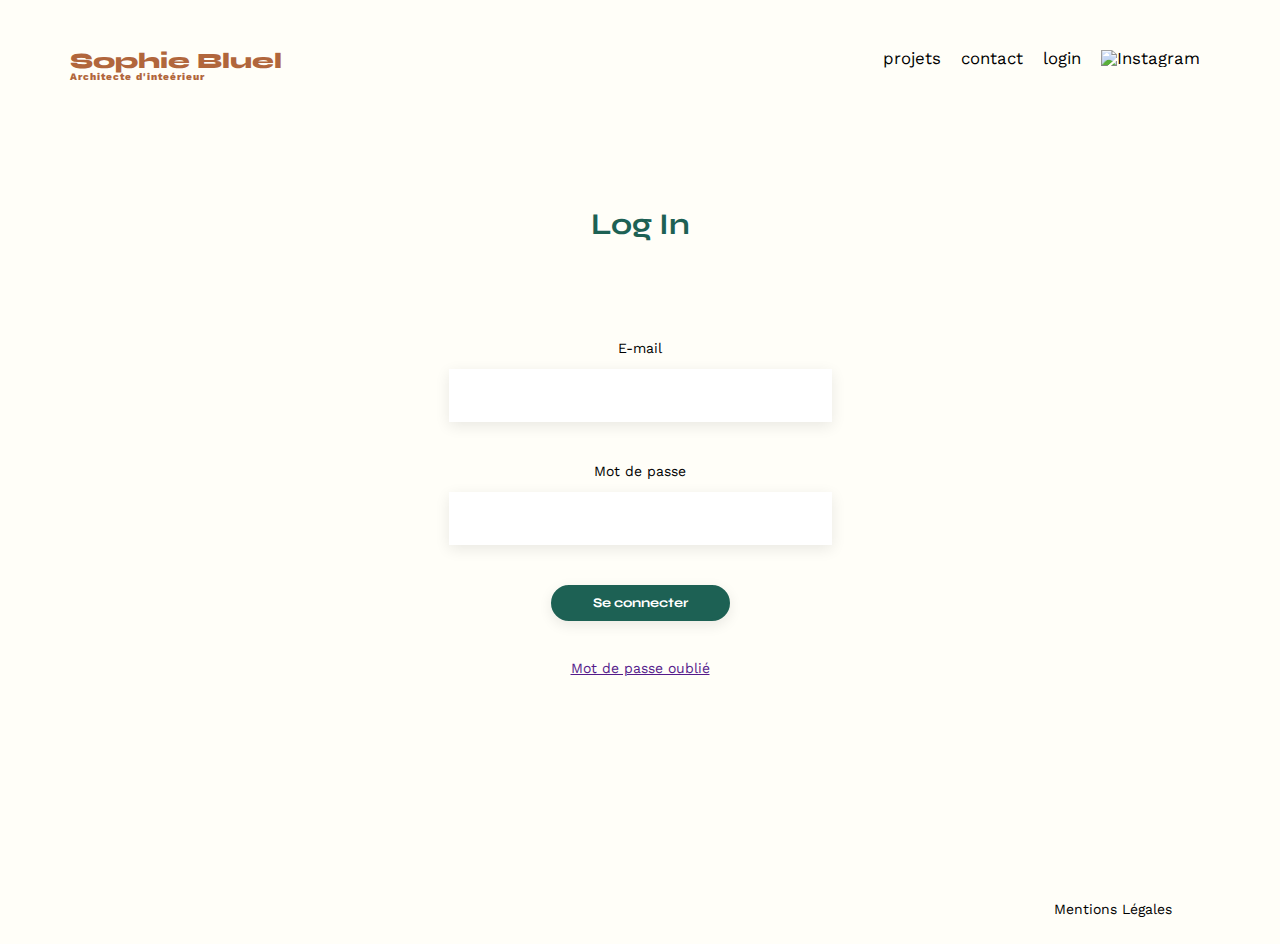
==== FrontEnd/login.html @ 16e792c3 "feat: frontend" ====
<!DOCTYPE html>
<html lang="fr">

<head>
    <meta charset="UTF-8">
    <title>Sophie Bluel - login</title>
    <meta name="viewport" content="width=device-width, initial-scale=1.0">
    <link rel="preconnect" href="https://fonts.googleapis.com">
    <link rel="preconnect" href="https://fonts.gstatic.com" crossorigin>
    <link href="https://fonts.googleapis.com/css2?family=Syne:wght@700;800&family=Work+Sans&display=swap"
        rel="stylesheet">
    <meta name="description" content="">
    <link rel="stylesheet" href="./assets/style/style.css">
</head>

<body>
    <header>

        <h1>Sophie Bluel <span>Architecte d'inteérieur</span></h1>

        <nav>
            <ul>
                <li><a href="#portfolio">projets</a></li>
                <li><a href="#contact">contact</a></li>
                <a href="index.html">
                    <li>login</li>
                </a>
                <li><img src="./assets/icons/instagram.png" alt="Instagram"></li>
            </ul>
        </nav>
    </header>

    <main>
        <section class="login">
            <h2>Log In</h2>
            <div class="alredyLogged__error">
            </div>
            <form action="" method="" class="login__form" onsubmit="return false">
                <label for="email">E-mail</label>
                <input type="email" name="email" id="email" required>
                <div class="loginEmail__error">

                </div>
                <label for="password">Mot de passe</label>
                <input type="password" name="password" id="password" required>
                <div class="loginMdp__error">
                </div>
                <input type="submit" value="Se connecter" id="submit">
            </form>
            <a href="">Mot de passe oublié</a>
        </section>
    </main>



    <footer>
        <nav>
            <ul>
                <li>Mentions Légales</li>
            </ul>
        </nav>
    </footer>
    <script src="./assets/login.js"></script>
</body>

</html>
---- FrontEnd/assets/style/style.css ----
/* http://meyerweb.com/eric/tools/css/reset/
   v2.0 | 20110126
   License: none (public domain)
*/

html,
body,
div,
span,
applet,
object,
iframe,
h1,
h2,
h3,
h4,
h5,
h6,
p,
blockquote,
pre,
a,
abbr,
acronym,
address,
big,
cite,
code,
del,
dfn,
em,
img,
ins,
kbd,
q,
s,
samp,
small,
strike,
strong,
sub,
sup,
tt,
var,
b,
u,
i,
center,
dl,
dt,
dd,
ol,
ul,
li,
fieldset,
form,
label,
legend,
table,
caption,
tbody,
tfoot,
thead,
tr,
th,
td,
article,
aside,
canvas,
details,
embed,
figure,
figcaption,
footer,
header,
hgroup,
menu,
nav,
output,
ruby,
section,
summary,
time,
mark,
audio,
video {
	margin: 0;
	padding: 0;
	border: 0;
	font-size: 100%;
	font: inherit;
	vertical-align: baseline;
}

/* HTML5 display-role reset for older browsers */
article,
aside,
details,
figcaption,
figure,
footer,
header,
hgroup,
menu,
nav,
section {
	display: block;
}

body {
	line-height: 1;
}

ol,
ul {
	list-style: none;
}

blockquote,
q {
	quotes: none;
}

blockquote:before,
blockquote:after,
q:before,
q:after {
	content: '';
	content: none;
}

table {
	border-collapse: collapse;
	border-spacing: 0;
}

/** end reset css**/
body {
	max-width: 1140px;
	margin: auto;
	font-family: 'Work Sans';
	font-size: 14px;
	background-color: #FFFEF8;

}

.container__admin {
	background-color: #000;
	width: 100%;
	height: 59px;
	color: #fff;
	display: flex;
	justify-content: center;
	align-items: center;
	gap: 10px;

}

header {
	display: flex;
	justify-content: space-between;
	margin: 50px 0
}

section {
	margin: 50px 0
}

h1 {
	display: flex;
	flex-direction: column;
	font-family: 'Syne';
	font-size: 22px;
	font-weight: 800;
	color: #B1663C
}

h1>span {
	font-family: 'Work Sans';
	font-size: 10px;
	letter-spacing: 0.1em;
	;
}

h2 {
	font-family: 'Syne';
	font-weight: 700;
	font-size: 30px;
	color: #1D6154
}

nav ul {
	display: flex;
	align-items: center;
	list-style-type: none;
}

nav ul a {
	text-decoration: none;
	color: black;
}

nav li {
	padding: 0 10px;
	font-size: 1.2em;
}

li:hover {
	color: #B1663C;
}

#introduction {
	display: flex;
	align-items: center;
}

#introduction figure {
	flex: 1
}

#introduction img {
	display: block;
	margin: auto;
	width: 80%;
}

#introduction article {
	flex: 1
}

#introduction h2 {
	margin-bottom: 1em;
}

#introduction p {
	margin-bottom: 0.5em;
}

#portfolio h2 {
	text-align: center;
	margin-bottom: 1em;
}

.modification {
	display: flex;
	justify-content: center;
}

.modification_icon {
	margin-left: 30px;
	margin-top: 8px;
	display: flex;
	gap: 15px;
}

.icon_modif {
	color: black;
}

.gallery {
	width: 100%;
	display: grid;
	grid-template-columns: 1fr 1fr 1fr;
	grid-column-gap: 20px;
	grid-row-gap: 20px;
}

.gallery img {
	width: 100%;

}

.filtres {
	display: flex;
	flex-direction: row;
	justify-content: center;
	font-size: 16px;
}

.filtresborder:hover {
	background-color: #1D6154;
	color: #fff;
}

.filtresborder {
	border: 1px solid #1D6154;
	border-radius: 60px;
	margin-right: 10px;
	padding: 9px 30px;
	margin-bottom: 51px;
	cursor: pointer;
	background-color: #fff;
	color: #1D6154;
	font-family: 'Syne';
	font-size: 16px;
}

.hide {
	display: none;
}

.active {
	display: flex;
	background: #1D6154;
	color: #fff;
}

#contact {
	width: 50%;
	margin: auto;
}

#contact>* {
	text-align: center;
}

#contact h2 {
	margin-bottom: 20px;
}

#contact form {
	text-align: left;
	margin-top: 30px;
	display: flex;
	flex-direction: column;
}

#contact input {
	height: 50px;
	font-size: 1.2em;
	border: none;
	box-shadow: 0px 4px 14px rgba(0, 0, 0, 0.09);
}

#contact label {
	margin: 2em 0 1em 0;
}

#contact textarea {
	border: none;
	box-shadow: 0px 4px 14px rgba(0, 0, 0, 0.09);
}

#sendContact input[type="submit"] {
	font-family: 'Syne';
	font-weight: 700;
	color: white;
	background-color: #1D6154;
	margin: 2em auto;
	width: 180px;
	text-align: center;
	border-radius: 60px;
}

footer nav ul {
	display: flex;
	justify-content: flex-end;
	margin: 2em
}

footer nav li {
	font-size: 14px;
}

/* Login*/
.login {
	display: flex;
	flex-direction: column;
	justify-content: center;
	align-items: center;
	height: 80vh;

}

main {
	background-color: #FFFEF8;
}

.login a {
	text-decoration: underline;
	margin-bottom: 100px;
}



.login__form {
	display: flex;
	flex-direction: column;
	align-items: center;
	margin-top: 60px;
}

.login__form input {
	height: 51px;
	width: 379px;
	box-shadow: 0px 4px 14px rgba(0, 0, 0, 0.09);
	border: none;
	background: #fff;
}

.login__form label {
	margin: 3em 0 1em 0;
}

.login__form textarea {
	box-shadow: 0px 4px 14px rgba(0, 0, 0, 0.09);
}

.login__form input[type="submit"] {
	font-family: 'Syne';
	font-weight: 700;
	color: white;
	background-color: #1D6154;
	border: 2px solid #1D6154;
	margin: 3em auto;
	width: 179px;
	height: 36px;
	text-align: center;
	border-radius: 60px;
}

.login__form input[type="submit"]:hover {
	background-color: #0E2F28;
}

.loginMdp__error {
	color: red;
}

.loginEmail__error {
	color: red;
}
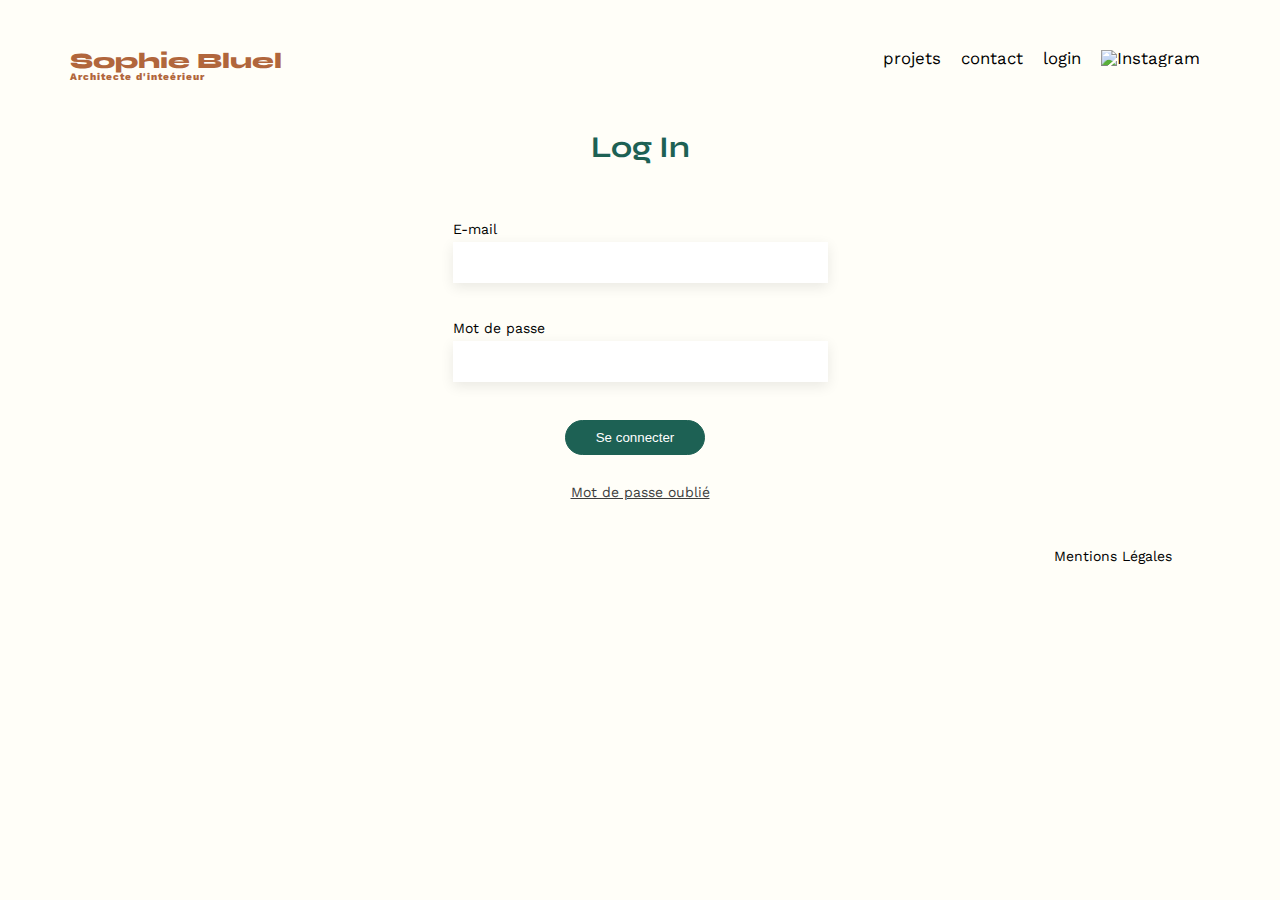
==== commit 02239413: "feat: Frontend" ====
--- a/FrontEnd/login.html
+++ b/FrontEnd/login.html
@@ -29,29 +29,33 @@
             </ul>
         </nav>
     </header>
+    <main>
+        <section id="login" class="form">
+            <h2>Log In</h2>
 
-    <main>
-        <section class="login">
-            <h2>Log In</h2>
-            <div class="alredyLogged__error">
-            </div>
-            <form action="" method="" class="login__form" onsubmit="return false">
-                <label for="email">E-mail</label>
-                <input type="email" name="email" id="email" required>
-                <div class="loginEmail__error">
+            <form class="loginForm" method="post">
+                <div class="loginFormEmail">
+                    <label for="email">E-mail</label>
 
+                    <input type="email" id="email" name="email">
+
+                    <p id="errorEmail"></p>
                 </div>
-                <label for="password">Mot de passe</label>
-                <input type="password" name="password" id="password" required>
-                <div class="loginMdp__error">
+
+                <div class="loginFormEmail">
+                    <label for="password">Mot de passe</label>
+
+                    <input type="password" id="password" name="password">
+
+                    <p id="errorPassword"></p>
                 </div>
-                <input type="submit" value="Se connecter" id="submit">
+
+                <button>Se connecter</button>
+
+                <a href="#">Mot de passe oublié</a>
             </form>
-            <a href="">Mot de passe oublié</a>
         </section>
     </main>
-
-
 
     <footer>
         <nav>
--- a/FrontEnd/assets/style/style.css
+++ b/FrontEnd/assets/style/style.css
@@ -363,70 +363,168 @@
 }
 
 /* Login*/
-.login {
-	display: flex;
+#login {
+	display: flex;
+	justify-content: center;
 	flex-direction: column;
-	justify-content: center;
-	align-items: center;
-	height: 80vh;
-
-}
-
-main {
-	background-color: #FFFEF8;
-}
-
-.login a {
-	text-decoration: underline;
-	margin-bottom: 100px;
-}
-
-
-
-.login__form {
+	text-align: center;
+}
+
+.loginForm {
 	display: flex;
 	flex-direction: column;
 	align-items: center;
 	margin-top: 60px;
 }
 
-.login__form input {
-	height: 51px;
-	width: 379px;
+.loginFormEmail {
+	display: flex;
+	flex-direction: column;
+	width: 375px;
+	text-align: left;
+	margin-bottom: 30px;
+}
+
+#login input {
+	height: 39px;
 	box-shadow: 0px 4px 14px rgba(0, 0, 0, 0.09);
 	border: none;
 	background: #fff;
 }
 
-.login__form label {
-	margin: 3em 0 1em 0;
-}
-
-.login__form textarea {
-	box-shadow: 0px 4px 14px rgba(0, 0, 0, 0.09);
-}
-
-.login__form input[type="submit"] {
+#login label {
+	margin-bottom: 6px;
+}
+
+#login button {
+	background: #1D6154;
+	color: #fff;
+	border: 1px solid #1D6154;
+	border-radius: 60px;
+	margin-right: 10px;
+	padding: 9px 30px;
+}
+
+#login a {
+	color: #3D3D3D;
+	margin-top: 30px;
+}
+
+#errorEmail {
+	color: red;
+	margin-top: 8px;
+}
+
+#errorPassword {
+	margin-top: 8px;
+	color: red;
+	padding: 0
+}
+
+
+/******MODAL******/
+
+.modale_container {
+	color: #fff;
+	width: 100%;
+	position: absolute;
+	top: 0;
+	left: 0;
+	height: 100%;
+}
+
+.modale_overlay {
+	width: 100%;
+	background: #0000004D;
+	position: fixed;
+	top: 0;
+	left: 0;
+	height: 100%;
+	cursor: pointer;
+}
+
+dialog {
+	width: 630px;
+	height: 731px;
+	flex-direction: column;
+	display: flex;
+	justify-content: space-between;
+	margin-top: 526px;
+	color: #fff;
+	border-radius: 10px;
+	padding-top: 30px;
+	padding-left: 30px;
+	padding-right: 30px;
+}
+
+
+
+.icon_close_position {
+	display: flex;
+	justify-content: flex-end;
+}
+
+.icon_close {
+	width: 24px;
+	cursor: pointer;
+	color: #000;
+}
+
+dialog p {
+	font-size: 12px;
+	color: black;
+}
+
+.galerie_photo {
+	text-align: center;
+	font-size: 26px;
+	font-family: 'Work Sans';
+}
+
+.modal_gallery {
+	display: grid;
+	grid-template-columns: 1fr 1fr 1fr 1fr 1fr;
+	grid-row-gap: 20px;
+	margin-left: 105px;
+	margin-right: 79px;
+	margin-top: 20px;
+}
+
+.icon_delete {
+	cursor: pointer;
+	position: absolute;
+	margin-top: 5px;
+	margin-left: 59px;
+}
+
+.image_modal {
+	width: 90%;
+}
+
+.position_image {
+	display: grid;
+}
+
+.modal_button {
+	cursor: pointer;
+	border: 1px solid #1D6154;
+	color: #fff;
+	background: #1D6154;
+	border-radius: 60px;
+	padding: 9px 30px;
+	margin-top: 20px;
+	margin-bottom: 20px;
+	align-items: center;
+	width: 237px;
+	height: 36px;
 	font-family: 'Syne';
-	font-weight: 700;
-	color: white;
-	background-color: #1D6154;
-	border: 2px solid #1D6154;
-	margin: 3em auto;
-	width: 179px;
-	height: 36px;
-	text-align: center;
-	border-radius: 60px;
-}
-
-.login__form input[type="submit"]:hover {
-	background-color: #0E2F28;
-}
-
-.loginMdp__error {
-	color: red;
-}
-
-.loginEmail__error {
-	color: red;
+	margin-left: 200px;
+}
+
+.line {
+	width: 420px;
+	height: 2px;
+	background-color: #B3B3B3;
+	margin-left: 100px;
+	margin-top: 75px;
 }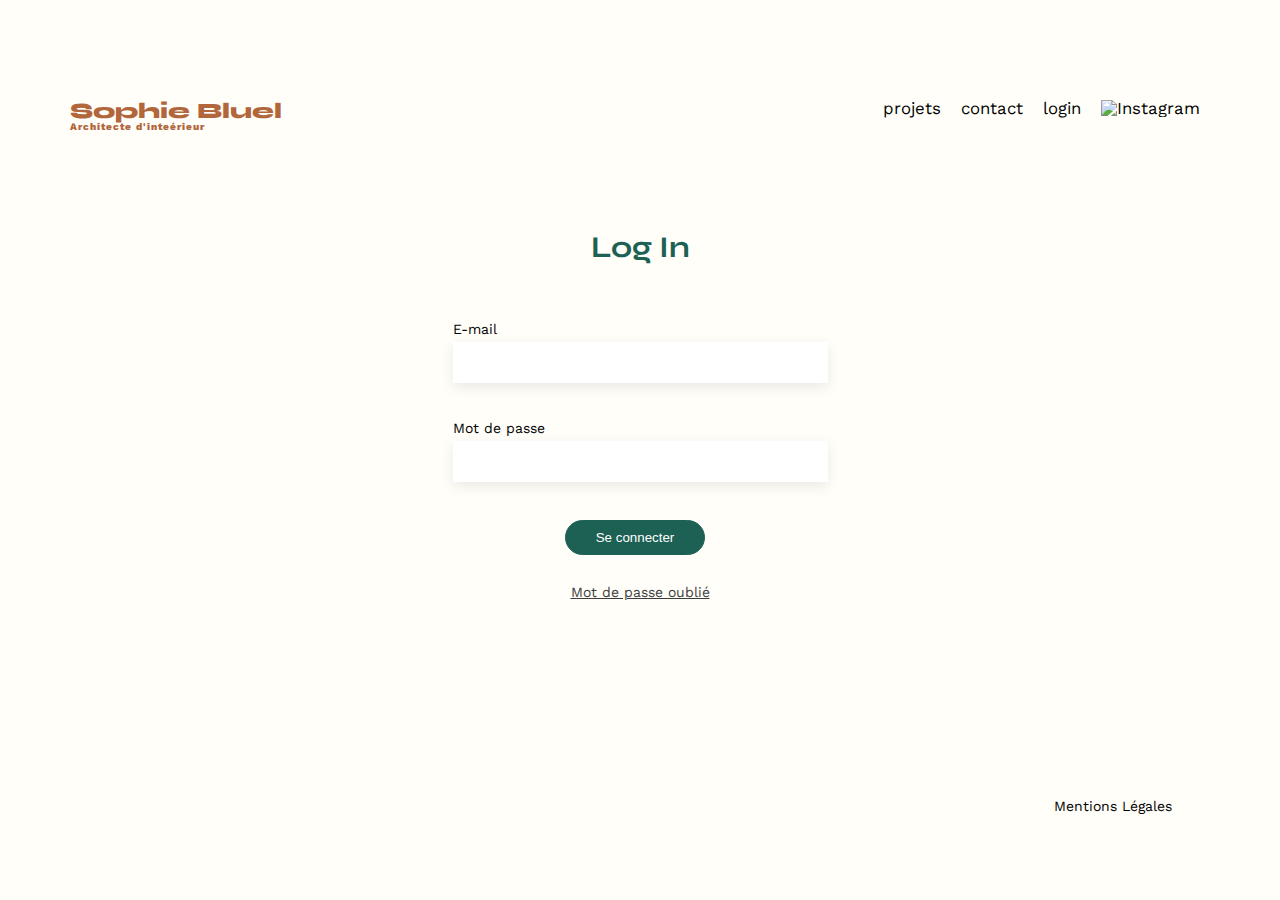
==== commit 7fd795d1: "feat: Corrections CSS et buttonCloseModa" ====
--- a/FrontEnd/login.html
+++ b/FrontEnd/login.html
@@ -20,7 +20,7 @@
 
         <nav>
             <ul>
-                <li><a href="#portfolio">projets</a></li>
+                <li><a href="index.html">projets</a></li>
                 <li><a href="#contact">contact</a></li>
                 <a href="index.html">
                     <li>login</li>
--- a/FrontEnd/assets/style/style.css
+++ b/FrontEnd/assets/style/style.css
@@ -153,13 +153,15 @@
 	justify-content: center;
 	align-items: center;
 	gap: 10px;
-
+	position: absolute;
+	top: 0;
+	left: 0;
 }
 
 header {
 	display: flex;
 	justify-content: space-between;
-	margin: 50px 0
+	margin: 100px 0
 }
 
 section {
@@ -206,7 +208,7 @@
 }
 
 li:hover {
-	color: #B1663C;
+	font-weight: bold;
 }
 
 #introduction {
@@ -267,7 +269,7 @@
 
 .gallery img {
 	width: 100%;
-
+	height: 90%;
 }
 
 .filtres {
@@ -352,6 +354,8 @@
 	border-radius: 60px;
 }
 
+
+
 footer nav ul {
 	display: flex;
 	justify-content: flex-end;
@@ -360,6 +364,7 @@
 
 footer nav li {
 	font-size: 14px;
+	margin-top: 150px;
 }
 
 /* Login*/
@@ -369,6 +374,8 @@
 	flex-direction: column;
 	text-align: center;
 }
+
+
 
 .loginForm {
 	display: flex;
@@ -499,6 +506,7 @@
 
 .image_modal {
 	width: 90%;
+	height: 90%;
 }
 
 .position_image {
@@ -527,4 +535,151 @@
 	background-color: #B3B3B3;
 	margin-left: 100px;
 	margin-top: 75px;
+}
+
+.modaleAdd_container {
+	color: #fff;
+	width: 100%;
+	background: #0000004D;
+	position: absolute;
+	top: 0;
+	left: 0;
+	height: 3521px;
+}
+
+.modale2_overlay {
+	width: 100%;
+	background: #0000004D;
+	position: fixed;
+	top: 0;
+	left: 0;
+	height: 100%;
+	cursor: pointer;
+}
+
+.icon_close__flêche_position {
+	display: flex;
+	justify-content: space-between;
+}
+
+.arrow {
+	cursor: pointer;
+}
+
+#form-add-work select {
+	height: 51px;
+	width: 420px;
+	color: black;
+	box-shadow: 0px 4px 14px 0px #00000017;
+	border: none;
+	background: #fff;
+	font-family: 'Work Sans';
+}
+
+#form-add-work label {
+	color: black;
+	margin-bottom: 10px;
+}
+
+.modaleFormModale {
+	display: flex;
+	flex-direction: column;
+	text-align: left;
+	margin-bottom: 30px;
+}
+
+.modale_Form {
+	display: flex;
+	flex-direction: column;
+	align-items: center;
+	margin-top: 60px;
+}
+
+.modale_text {
+	height: 51px;
+	width: 420px;
+	color: black;
+	box-shadow: 0px 4px 14px 0px #00000017;
+	border: none;
+}
+
+.parent-div {
+	display: inline-block;
+	position: relative;
+	overflow: hidden;
+}
+
+.parent-div input[type=file] {
+	left: 0;
+	top: 0;
+	opacity: 0;
+	position: absolute;
+	font-size: 90px;
+}
+
+#form-add-work button {
+	cursor: pointer;
+	height: 36px;
+	width: 173px;
+	border-radius: 50px;
+	border: none;
+	color: #306685;
+	font-family: 'Work Sans';
+	background: #CBD6DC;
+}
+
+#imageModale {
+	width: 58px;
+}
+
+.maxMo {
+	display: flex;
+	flex-direction: column;
+	align-items: center;
+	padding-top: 10px;
+	padding-bottom: 10px;
+}
+
+#imagePreview {
+	width: 129px;
+}
+
+.addPictures {
+	width: 420px;
+	height: 173px;
+	margin-bottom: 35px;
+	background: #E8F1F6;
+	display: flex;
+	justify-content: space-evenly;
+	flex-direction: column;
+	align-items: center;
+}
+
+
+dialog hr {
+	border: none;
+	color: #B3B3B3;
+	width: 420px;
+	height: 0px;
+	border: 1px solid #B3B3B3;
+	left: 510px;
+	top: 1229px;
+}
+
+.modal_add_button {
+	border: 1px solid #A7A7A7;
+	color: #fff;
+	background: #A7A7A7;
+	border-radius: 60px;
+	padding: 9px 30px;
+	margin-top: 50px;
+	margin-bottom: 20px;
+	align-items: center;
+	width: 237px;
+	font-family: 'Syne';
+}
+
+.modale_green {
+	background: #1D6154 !important;
+	color: #fff !important;
 }